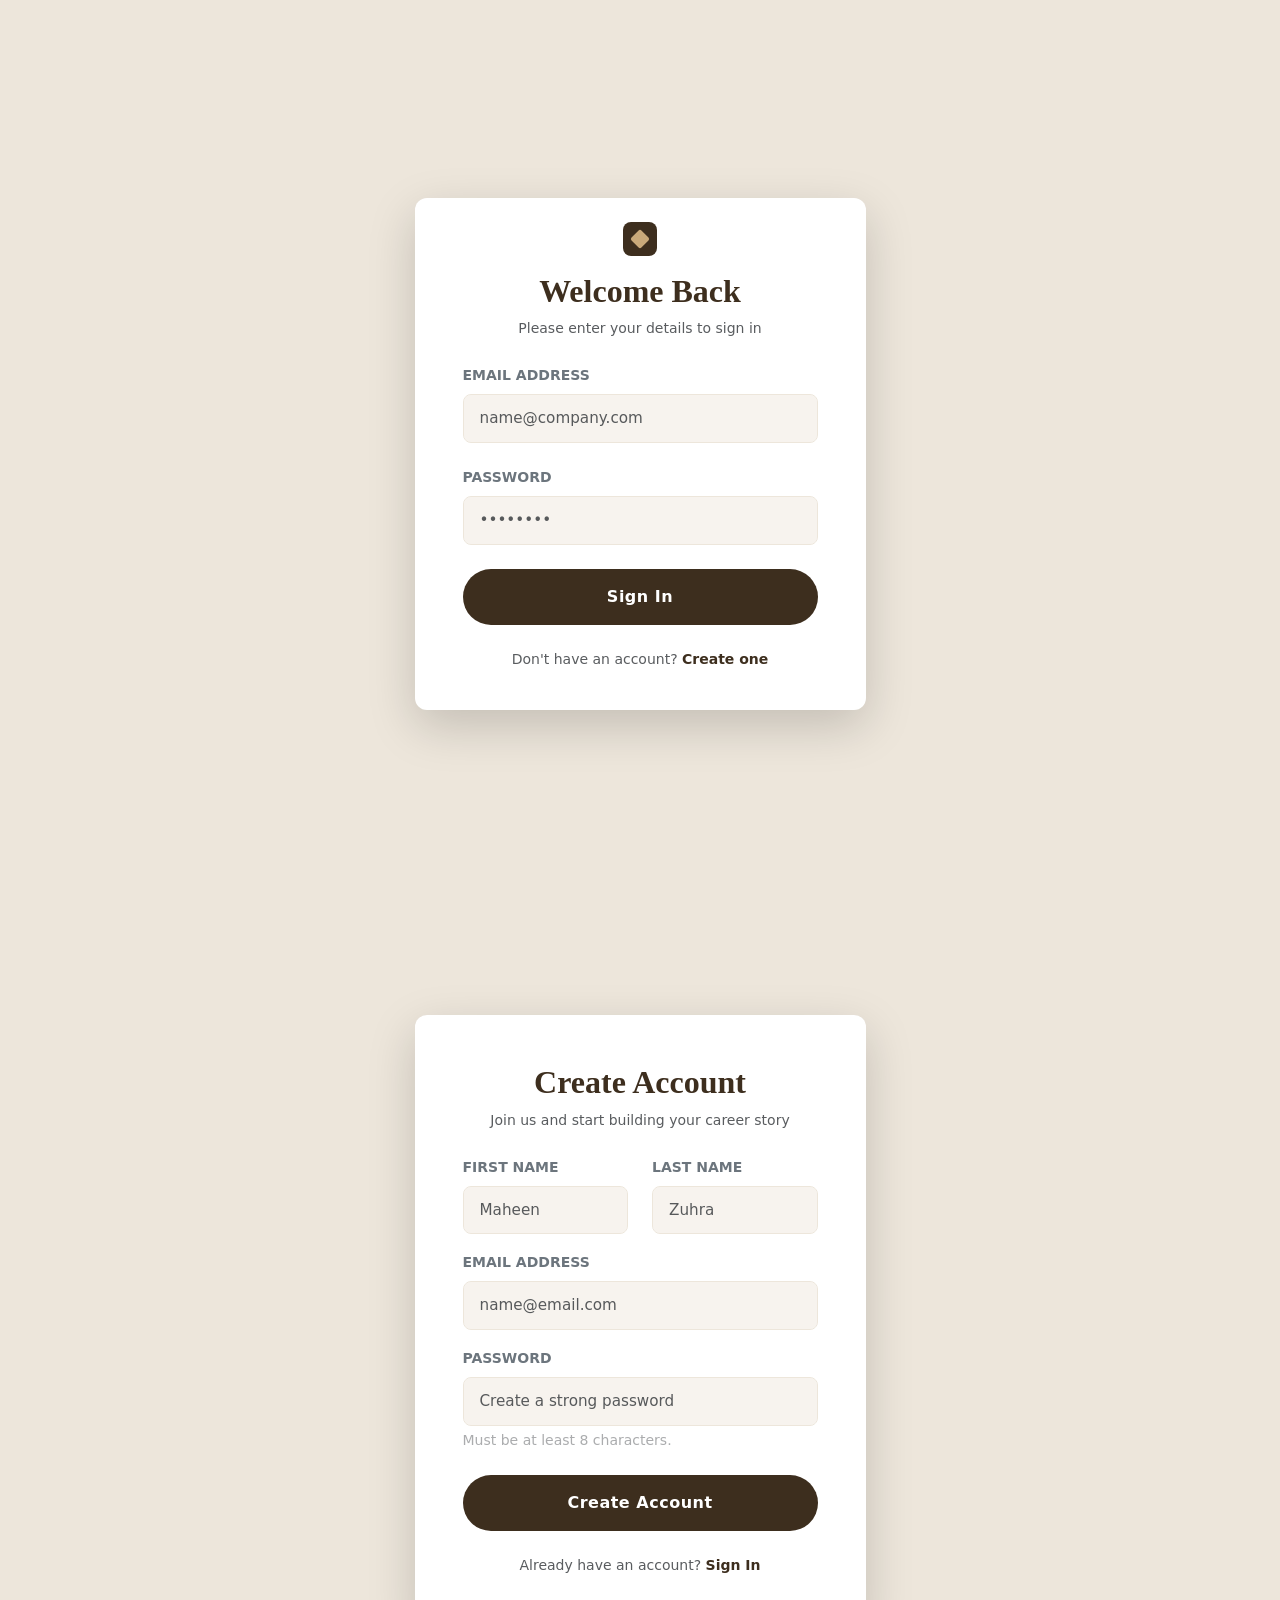
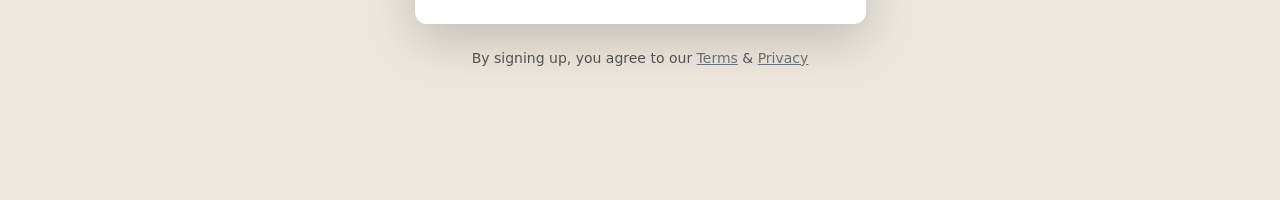
==== auth.html @ fec50e2c "first commit" ====
<!DOCTYPE html>
<html lang="en">
<head>
    <meta charset="UTF-8">
    <meta name="viewport" content="width=device-width, initial-scale=1.0">
    <title>My-Cv</title>
    <link href="https://cdn.jsdelivr.net/npm/bootstrap@5.0.2/dist/css/bootstrap.min.css" rel="stylesheet" integrity="sha384-EVSTQN3/azprG1Anm3QDgpJLIm9Nao0Yz1ztcQTwFspd3yD65VohhpuuCOmLASjC" crossorigin="anonymous">
    <link rel="stylesheet" href="style.css">
</head>
<body>
    <div class="login-page d-flex align-items-center justify-content-center">
    <div class="container mt-2">
        <div class="row justify-content-center">
            <div class="col-md-5">
                <div class="card login-card shadow-lg border-0">
                    <div class="card-body py-4 px-5">
                        <div class="text-center mb-4">
                            <div class="logo-box mx-auto mb-3">
                                <span class="logo-inner"></span>
                            </div>
                            <h2 class="login-heading font-serif">Welcome Back</h2>
                            <p class="text-muted small font-sans">Please enter your details to sign in</p>
                        </div>

                        <form>
                            <div class="mb-4">
                                <label class="form-label small fw-bold text-secondary">EMAIL ADDRESS</label>
                                <input type="email" class="form-control custom-input" placeholder="name@company.com">
                            </div>
                            <div class="mb-4">
                                <div class="d-flex justify-content-between">
                                    <label class="form-label small fw-bold text-secondary">PASSWORD</label>
                            
                                </div>
                                <input type="password" class="form-control custom-input" placeholder="••••••••">
                            </div>

                            <button type="submit" class="btn btn-primary-theme w-100 rounded-pill py-3 mb-4">
                                Sign In
                            </button>
                        </form>

                        <div class="text-center">
                            <p class="small text-muted">
                                Don't have an account? <a href="#" class="text-primary-theme fw-bold text-decoration-none">Create one</a>
                            </p>
                        </div>
                    </div>
                </div>
            </div>
        </div>
    </div>
</div>
<div class="login-page d-flex align-items-center justify-content-center py-5">
    <div class="container">
        <div class="row justify-content-center">
            <div class="col-md-6 col-lg-5">
                <div class="card login-card shadow-lg border-0">
                    <div class="card-body p-5">
                        <div class="text-center mb-4">
                            <h2 class="login-heading font-serif">Create Account</h2>
                            <p class="text-muted small">Join us and start building your career story</p>
                        </div>

                        <form>
                            <div class="row mb-3">
                                <div class="col-md-6 mb-3 mb-md-0">
                                    <label class="form-label small fw-bold text-secondary">FIRST NAME</label>
                                    <input type="text" class="form-control custom-input" placeholder="Maheen">
                                </div>
                                <div class="col-md-6">
                                    <label class="form-label small fw-bold text-secondary">LAST NAME</label>
                                    <input type="text" class="form-control custom-input" placeholder="Zuhra">
                                </div>
                            </div>

                            <div class="mb-3">
                                <label class="form-label small fw-bold text-secondary">EMAIL ADDRESS</label>
                                <input type="email" class="form-control custom-input" placeholder="name@email.com">
                            </div>

                            <div class="mb-4">
                                <label class="form-label small fw-bold text-secondary">PASSWORD</label>
                                <input type="password" class="form-control custom-input" placeholder="Create a strong password">
                                <div class="form-text small opacity-50">Must be at least 8 characters.</div>
                            </div>

                            <button type="submit" class="btn btn-primary-theme w-100 rounded-pill py-3 mb-4">
                                Create Account
                            </button>
                        </form>

                        <div class="text-center">
                            <p class="small text-muted mb-0">
                                Already have an account? <a href="#" class="text-primary-theme fw-bold text-decoration-none">Sign In</a>
                            </p>
                        </div>
                    </div>
                </div>
                
                <p class="text-center mt-4 small text-muted font-sans">
                    By signing up, you agree to our 
                    <a href="#" class="text-secondary text-decoration-underline">Terms</a> & 
                    <a href="#" class="text-secondary text-decoration-underline">Privacy</a>
                </p>
            </div>
        </div>
    </div>
</div>
<script src="app.js"></script>
</body>
</html>
---- style.css ----
:root {
  /* Core palette */
  --color-primary:        #3D2E1E;   /* espresso — sidebar, headings */
  --color-accent:         #C9A97A;   /* burnished gold — name, section titles, links */
  --color-accent-light:   #E8D5BC;   /* soft gold — dividers, subtle highlights */
  --color-surface:        #F7F3EE;   /* warm ivory — page / body background */
  --color-surface-alt:    #EDE6DB;   /* parchment — input fields, alternate rows */
  --color-white:          #FFFFFF;   /* pure white — cards, content panels */

  /* Sidebar */
  --color-sidebar-bg:     #3D2E1E;
  --color-sidebar-text:   #F7F3EE;
  --color-sidebar-muted:  rgba(247, 243, 238, 0.45);
  --color-sidebar-divider:rgba(247, 243, 238, 0.12);

  /* Typography */
  --color-text-primary:   #2A1F14;   /* near-black warm — body text */
  --color-text-secondary: #7A6548;   /* mid-brown — labels, captions */
  --color-text-muted:     #B09A7C;   /* light tan — placeholders, hints */
  --color-text-on-accent: #2A1F14;   /* dark text on gold backgrounds */
  --color-text-on-dark:   #F7F3EE;   /* ivory text on espresso backgrounds */

  /* Borders & dividers */
  --color-border:         #D4C0A8;   /* warm tan — card borders, section lines */
  --color-border-light:   #EDE6DB;   /* very soft — subtle separators */

  /* Accents & states */
  --color-accent-hover:   #B8935E;   /* darker gold — hover state */
  --color-accent-pressed: #A07840;   /* deep gold — active/pressed */
  --color-accent-subtle:  #F2E9DC;   /* faintest gold — tag backgrounds */

  /* Functional */
  --color-success:        #4A7C59;   /* muted forest green */
  --color-warning:        #C9A97A;   /* reuse gold */
  --color-error:          #A05030;   /* warm terracotta red */

  /* Typography scale */
  --font-sans:    'Inter', 'DM Sans', system-ui, sans-serif;
  --font-serif:   'Playfair Display', 'Lora', Georgia, serif;

  /* Spacing & shape */
  --radius-sm:    4px;
  --radius-md:    8px;
  --radius-lg:    12px;
  --radius-pill:  999px;
}
/* Typography & Body Background */
body {
    font-family: var(--font-sans);
    background-color: var(--color-surface);
    color: var(--color-text-primary);
}

h1, h2, h3, .logo-text {
    font-family: var(--font-serif); /* Using Serif for premium feel */
}

/* Header Glassmorphism */
.custom-header {
    background: rgba(247, 243, 238, 0.85); /* Ivory surface with alpha */
    backdrop-filter: blur(12px);
    border-bottom: 1px solid var(--color-border-light);
    padding: 1.2rem 0;
}

/* Logo Styling */
.logo-box {
    width: 34px;
    height: 34px;
    background: var(--color-primary); /* Espresso */
    border-radius: var(--radius-md);
    display: flex;
    align-items: center;
    justify-content: center;
}

.logo-inner {
    width: 14px;
    height: 14px;
    background: var(--color-accent); /* Gold */
    border-radius: 2px;
    transform: rotate(45deg);
}

.logo-text {
    font-size: 1.5rem;
    font-weight: 700;
    color: var(--color-primary);
    letter-spacing: -0.5px;
}

.text-accent {
    color: var(--color-accent);
}

/* Nav Links */
.nav-link {
    color: var(--color-text-secondary) !important;
    font-weight: 500;
    font-size: 0.95rem;
    transition: color 0.3s ease;
}

.nav-link:hover {
    color: var(--color-accent) !important;
}

/* Custom Theme Buttons */
.btn-primary-theme {
    background-color: var(--color-primary);
    color: var(--color-text-on-dark);
    border: none;
    font-weight: 600;
    padding: 10px 28px;
    transition: all 0.3s ease;
}

.btn-primary-theme:hover {
    background-color: #523f2a; /* Slightly lighter espresso */
    transform: translateY(-2px);
    box-shadow: 0 4px 15px rgba(61, 46, 30, 0.15);
}

.btn-outline-theme {
    border: 1.5px solid var(--color-border);
    color: var(--color-primary);
    font-weight: 600;
    padding: 8px 24px;
}

.btn-outline-theme:hover {
    background-color: var(--color-accent-subtle);
    border-color: var(--color-accent);
    color: var(--color-primary);
}
.hero-section {
    min-height: 85vh;
    padding: 80px 0;
    overflow: hidden;
}

/* Badge Style */
.hero-badge .badge {
    background-color: var(--color-white);
    color: var(--color-text-secondary);
    border: 1px solid var(--color-border-light);
    padding: 10px 20px;
    font-weight: 500;
}

/* Typography */
.hero-title {
    font-size: clamp(2.5rem, 5vw, 4rem); /* Responsive font size */
    line-height: 1.1;
    font-weight: 800;
    color: var(--color-primary);
}

.hero-subtitle {
    font-size: 1.2rem;
    color: var(--color-text-secondary);
    max-width: 500px;
    line-height: 1.6;
}

/* Image Styling with Floating Effect */
.hero-image-wrapper {
    position: relative;
    z-index: 1;
}

.hero-image {
    border-radius: var(--radius-lg);
    /* Subtle shadow to give depth */
    box-shadow: 0 20px 50px rgba(61, 46, 30, 0.1); 
    transition: transform 0.5s ease;
}

.hero-image:hover {
    transform: translateY(-10px);
}

/* Stats Styling */
.stat-divider {
    width: 1px;
    background-color: var(--color-border);
    height: 40px;
}

.text-primary-theme {
    color: var(--color-primary);
}
.text-primary-theme:hover,.btn-primary-theme:hover{
    color: var(--color-accent) !important;
}
/* logIn */
.login-page {
    min-height: 100vh;
    background-color: var(--color-surface-alt); /* Parchment background */
}

.login-card {
    background-color: var(--color-white);
    border-radius: var(--radius-lg);
}

.login-heading {
    color: var(--color-primary); /* Espresso */
    font-weight: 700;
}

/* Input Fields Styling */
.custom-input {
    background-color: var(--color-surface); /* Warm Ivory */
    border: 1px solid var(--color-border-light);
    padding: 12px 16px;
    border-radius: var(--radius-md);
    font-size: 0.95rem;
    transition: all 0.3s ease;
}

.custom-input:focus {
    background-color: var(--color-white);
    border-color: var(--color-accent); /* Gold border on focus */
    box-shadow: 0 0 0 4px var(--color-accent-subtle);
    outline: none;
}

/* Button overrides for Login Page */
.btn-primary-theme {
    background-color: var(--color-primary);
    color: var(--color-white);
    font-weight: 600;
    letter-spacing: 0.5px;
}

.btn-primary-theme:hover {
    background-color: #2a1f14;
    transform: translateY(-1px);
}

.text-accent {
    color: var(--color-accent) !important;
}

.text-primary-theme {
    color: var(--color-primary) !important;
}

/* Divider colors */
hr.border-light {
    border-color: var(--color-border-light) !important;
    opacity: 1;
}
/* template */
/* Filter Buttons */
.colorMain{
    color: var(--color-primary) !important;
}
.btn-filter {
    border: 1.5px solid var(--color-border);
    color: var(--color-text-secondary);
    background: var(--color-white);
    font-weight: 600;
    transition: all 0.3s ease;
}

.btn-filter:hover, .btn-filter.active {
    background-color: var(--color-primary);
    border-color: var(--color-primary);
    color: var(--color-white);
}

/* Template Card Styling */
.template-card {
    transition: transform 0.3s ease, box-shadow 0.3s ease;
}

.template-card:hover {
    transform: translateY(-8px);
    box-shadow: 0 15px 30px rgba(61, 46, 30, 0.1) !important;
}

/* Image Container & Overlay */
.template-img-container {
    position: relative;
    background-color: var(--color-surface-alt);
    height: 400px;
    overflow: hidden;
}

.template-img-container img {
    width: 100%;
    height: 100%;
    object-fit: cover;
    object-position: top;
    transition: transform 0.5s ease;
}

.template-card:hover img {
    transform: scale(1.05);
}

.template-overlay {
    position: absolute;
    top: 0;
    left: 0;
    width: 100%;
    height: 100%;
    background: rgba(61, 46, 30, 0.4); /* Espresso with transparency */
    display: flex;
    align-items: center;
    justify-content: center;
    opacity: 0;
    transition: opacity 0.3s ease;
    backdrop-filter: blur(2px);
}

.template-card:hover .template-overlay {
    opacity: 1;
}

.bg-accent-subtle {
    background-color: var(--color-accent-subtle);
    font-size: 0.75rem;
}

.hover-accent:hover {
    color: var(--color-accent) !important;
}

/* Responsive Fixes */
@media (max-width: 991px) {
    .hero-section {
        text-align: center;
        padding: 40px 0;
    }
    .hero-subtitle {
        margin-left: auto;
        margin-right: auto;
    }
    .hero-cta {
        justify-content: center;
    }
    .hero-stats {
        justify-content: center;
    }
}
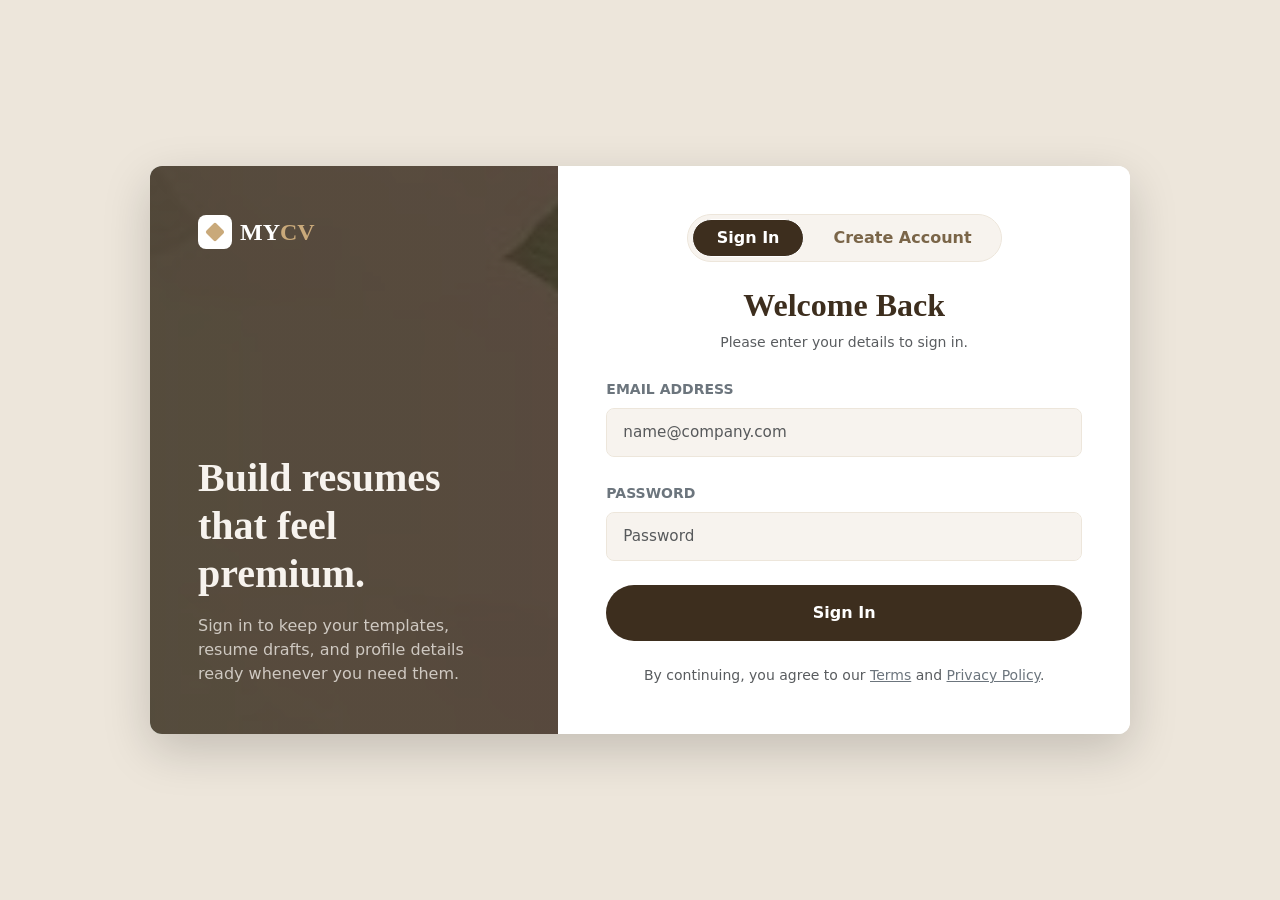
==== commit 9c6c3790: "update" ====
--- a/auth.html
+++ b/auth.html
@@ -1,112 +1,123 @@
-<!DOCTYPE html>
+<!doctype html>
 <html lang="en">
-<head>
-    <meta charset="UTF-8">
-    <meta name="viewport" content="width=device-width, initial-scale=1.0">
-    <title>My-Cv</title>
-    <link href="https://cdn.jsdelivr.net/npm/bootstrap@5.0.2/dist/css/bootstrap.min.css" rel="stylesheet" integrity="sha384-EVSTQN3/azprG1Anm3QDgpJLIm9Nao0Yz1ztcQTwFspd3yD65VohhpuuCOmLASjC" crossorigin="anonymous">
-    <link rel="stylesheet" href="style.css">
-</head>
-<body>
-    <div class="login-page d-flex align-items-center justify-content-center">
-    <div class="container mt-2">
-        <div class="row justify-content-center">
-            <div class="col-md-5">
-                <div class="card login-card shadow-lg border-0">
-                    <div class="card-body py-4 px-5">
-                        <div class="text-center mb-4">
-                            <div class="logo-box mx-auto mb-3">
-                                <span class="logo-inner"></span>
-                            </div>
-                            <h2 class="login-heading font-serif">Welcome Back</h2>
-                            <p class="text-muted small font-sans">Please enter your details to sign in</p>
-                        </div>
+  <head>
+    <meta charset="UTF-8" />
+    <meta name="viewport" content="width=device-width, initial-scale=1.0" />
+    <title>MYCV | Account</title>
+    <link
+      href="https://cdn.jsdelivr.net/npm/bootstrap@5.0.2/dist/css/bootstrap.min.css"
+      rel="stylesheet"
+      integrity="sha384-EVSTQN3/azprG1Anm3QDgpJLIm9Nao0Yz1ztcQTwFspd3yD65VohhpuuCOmLASjC"
+      crossorigin="anonymous"
+    />
+    <link
+      rel="stylesheet"
+      href="https://cdn.jsdelivr.net/npm/bootstrap-icons@1.11.3/font/bootstrap-icons.min.css"
+    />
+    <link rel="stylesheet" href="style.css" />
+  </head>
+  <body>
+    <main class="login-page d-flex align-items-center justify-content-center py-5">
+      <div class="auth-shell card login-card overflow-hidden border-0 shadow-lg">
+        <div class="row g-0">
+          <aside class="col-lg-5 auth-visual d-flex flex-column justify-content-between p-5">
+            <a class="navbar-brand d-flex align-items-center text-decoration-none" href="index.html">
+              <div class="logo-box me-2 bg-white">
+                <span class="logo-inner"></span>
+              </div>
+              <span class="logo-text text-white">MY<span class="text-accent">CV</span></span>
+            </a>
 
-                        <form>
-                            <div class="mb-4">
-                                <label class="form-label small fw-bold text-secondary">EMAIL ADDRESS</label>
-                                <input type="email" class="form-control custom-input" placeholder="name@company.com">
-                            </div>
-                            <div class="mb-4">
-                                <div class="d-flex justify-content-between">
-                                    <label class="form-label small fw-bold text-secondary">PASSWORD</label>
-                            
-                                </div>
-                                <input type="password" class="form-control custom-input" placeholder="••••••••">
-                            </div>
+            <div>
+              <h1 class="font-serif fw-bold mb-3">Build resumes that feel premium.</h1>
+              <p class="mb-0 opacity-75">
+                Sign in to keep your templates, resume drafts, and profile details ready whenever you need them.
+              </p>
+            </div>
+          </aside>
 
-                            <button type="submit" class="btn btn-primary-theme w-100 rounded-pill py-3 mb-4">
-                                Sign In
-                            </button>
-                        </form>
+          <section class="col-lg-7 bg-white p-4 p-md-5">
+            <div class="d-flex justify-content-center mb-4">
+              <div class="auth-toggle" role="tablist" aria-label="Account form">
+                <button class="btn active px-4" type="button" data-auth-view="signin">Sign In</button>
+                <button class="btn px-4" type="button" data-auth-view="signup">Create Account</button>
+              </div>
+            </div>
 
-                        <div class="text-center">
-                            <p class="small text-muted">
-                                Don't have an account? <a href="#" class="text-primary-theme fw-bold text-decoration-none">Create one</a>
-                            </p>
-                        </div>
-                    </div>
+            <div class="auth-panel" data-panel="signin">
+              <div class="text-center mb-4">
+                <h2 class="login-heading font-serif">Welcome Back</h2>
+                <p class="text-muted small">Please enter your details to sign in.</p>
+              </div>
+
+              <form>
+                <div class="mb-4">
+                  <label class="form-label small fw-bold text-secondary">EMAIL ADDRESS</label>
+                  <input type="email" class="form-control custom-input" placeholder="name@company.com" />
                 </div>
+
+                <div class="mb-4">
+                  <label class="form-label small fw-bold text-secondary">PASSWORD</label>
+                  <input type="password" class="form-control custom-input" placeholder="Password" />
+                </div>
+
+                <button type="submit" class="btn btn-primary-theme w-100 rounded-pill py-3">
+                  Sign In
+                </button>
+              </form>
             </div>
+
+            <div class="auth-panel d-none" data-panel="signup">
+              <div class="text-center mb-4">
+                <h2 class="login-heading font-serif">Create Account</h2>
+                <p class="text-muted small">Join us and start building your career story.</p>
+              </div>
+
+              <form>
+                <div class="row mb-3">
+                  <div class="col-md-6 mb-3 mb-md-0">
+                    <label class="form-label small fw-bold text-secondary">FIRST NAME</label>
+                    <input type="text" class="form-control custom-input" placeholder="Maheen" />
+                  </div>
+                  <div class="col-md-6">
+                    <label class="form-label small fw-bold text-secondary">LAST NAME</label>
+                    <input type="text" class="form-control custom-input" placeholder="Zuhra" />
+                  </div>
+                </div>
+
+                <div class="mb-3">
+                  <label class="form-label small fw-bold text-secondary">EMAIL ADDRESS</label>
+                  <input type="email" class="form-control custom-input" placeholder="name@email.com" />
+                </div>
+
+                <div class="mb-4">
+                  <label class="form-label small fw-bold text-secondary">PASSWORD</label>
+                  <input type="password" class="form-control custom-input" placeholder="Create a strong password" />
+                  <div class="form-text small opacity-50">Must be at least 8 characters.</div>
+                </div>
+
+                <button type="submit" class="btn btn-primary-theme w-100 rounded-pill py-3">
+                  Create Account
+                </button>
+              </form>
+            </div>
+
+            <p class="text-center mt-4 small text-muted mb-0">
+              By continuing, you agree to our
+              <a href="privacy.html" class="text-secondary text-decoration-underline">Terms</a>
+              and
+              <a href="privacy.html" class="text-secondary text-decoration-underline">Privacy Policy</a>.
+            </p>
+          </section>
         </div>
-    </div>
-</div>
-<div class="login-page d-flex align-items-center justify-content-center py-5">
-    <div class="container">
-        <div class="row justify-content-center">
-            <div class="col-md-6 col-lg-5">
-                <div class="card login-card shadow-lg border-0">
-                    <div class="card-body p-5">
-                        <div class="text-center mb-4">
-                            <h2 class="login-heading font-serif">Create Account</h2>
-                            <p class="text-muted small">Join us and start building your career story</p>
-                        </div>
+      </div>
+    </main>
 
-                        <form>
-                            <div class="row mb-3">
-                                <div class="col-md-6 mb-3 mb-md-0">
-                                    <label class="form-label small fw-bold text-secondary">FIRST NAME</label>
-                                    <input type="text" class="form-control custom-input" placeholder="Maheen">
-                                </div>
-                                <div class="col-md-6">
-                                    <label class="form-label small fw-bold text-secondary">LAST NAME</label>
-                                    <input type="text" class="form-control custom-input" placeholder="Zuhra">
-                                </div>
-                            </div>
-
-                            <div class="mb-3">
-                                <label class="form-label small fw-bold text-secondary">EMAIL ADDRESS</label>
-                                <input type="email" class="form-control custom-input" placeholder="name@email.com">
-                            </div>
-
-                            <div class="mb-4">
-                                <label class="form-label small fw-bold text-secondary">PASSWORD</label>
-                                <input type="password" class="form-control custom-input" placeholder="Create a strong password">
-                                <div class="form-text small opacity-50">Must be at least 8 characters.</div>
-                            </div>
-
-                            <button type="submit" class="btn btn-primary-theme w-100 rounded-pill py-3 mb-4">
-                                Create Account
-                            </button>
-                        </form>
-
-                        <div class="text-center">
-                            <p class="small text-muted mb-0">
-                                Already have an account? <a href="#" class="text-primary-theme fw-bold text-decoration-none">Sign In</a>
-                            </p>
-                        </div>
-                    </div>
-                </div>
-                
-                <p class="text-center mt-4 small text-muted font-sans">
-                    By signing up, you agree to our 
-                    <a href="#" class="text-secondary text-decoration-underline">Terms</a> & 
-                    <a href="#" class="text-secondary text-decoration-underline">Privacy</a>
-                </p>
-            </div>
-        </div>
-    </div>
-</div>
-<script src="app.js"></script>
-</body>
-</html>+    <script
+      src="https://cdn.jsdelivr.net/npm/bootstrap@5.0.2/dist/js/bootstrap.bundle.min.js"
+      integrity="sha384-MrcW6ZMFYlzcLA8Nl+NtUVF0sA7MsXsP1UyJoMp4YLEuNSfAP+JcXn/tWtIaxVXM"
+      crossorigin="anonymous"
+    ></script>
+    <script src="app.js"></script>
+  </body>
+</html>
--- a/style.css
+++ b/style.css
@@ -1,348 +1,542 @@
 :root {
-  /* Core palette */
-  --color-primary:        #3D2E1E;   /* espresso — sidebar, headings */
-  --color-accent:         #C9A97A;   /* burnished gold — name, section titles, links */
-  --color-accent-light:   #E8D5BC;   /* soft gold — dividers, subtle highlights */
-  --color-surface:        #F7F3EE;   /* warm ivory — page / body background */
-  --color-surface-alt:    #EDE6DB;   /* parchment — input fields, alternate rows */
-  --color-white:          #FFFFFF;   /* pure white — cards, content panels */
-
-  /* Sidebar */
-  --color-sidebar-bg:     #3D2E1E;
-  --color-sidebar-text:   #F7F3EE;
-  --color-sidebar-muted:  rgba(247, 243, 238, 0.45);
-  --color-sidebar-divider:rgba(247, 243, 238, 0.12);
-
-  /* Typography */
-  --color-text-primary:   #2A1F14;   /* near-black warm — body text */
-  --color-text-secondary: #7A6548;   /* mid-brown — labels, captions */
-  --color-text-muted:     #B09A7C;   /* light tan — placeholders, hints */
-  --color-text-on-accent: #2A1F14;   /* dark text on gold backgrounds */
-  --color-text-on-dark:   #F7F3EE;   /* ivory text on espresso backgrounds */
-
-  /* Borders & dividers */
-  --color-border:         #D4C0A8;   /* warm tan — card borders, section lines */
-  --color-border-light:   #EDE6DB;   /* very soft — subtle separators */
-
-  /* Accents & states */
-  --color-accent-hover:   #B8935E;   /* darker gold — hover state */
-  --color-accent-pressed: #A07840;   /* deep gold — active/pressed */
-  --color-accent-subtle:  #F2E9DC;   /* faintest gold — tag backgrounds */
-
-  /* Functional */
-  --color-success:        #4A7C59;   /* muted forest green */
-  --color-warning:        #C9A97A;   /* reuse gold */
-  --color-error:          #A05030;   /* warm terracotta red */
-
-  /* Typography scale */
-  --font-sans:    'Inter', 'DM Sans', system-ui, sans-serif;
-  --font-serif:   'Playfair Display', 'Lora', Georgia, serif;
-
-  /* Spacing & shape */
-  --radius-sm:    4px;
-  --radius-md:    8px;
-  --radius-lg:    12px;
-  --radius-pill:  999px;
-}
-/* Typography & Body Background */
+  --color-primary: #3d2e1e;
+  --color-accent: #c9a97a;
+  --color-accent-light: #e8d5bc;
+  --color-surface: #f7f3ee;
+  --color-surface-alt: #ede6db;
+  --color-white: #ffffff;
+  --color-sidebar-bg: #3d2e1e;
+  --color-sidebar-text: #f7f3ee;
+  --color-sidebar-muted: rgba(247, 243, 238, 0.45);
+  --color-sidebar-divider: rgba(247, 243, 238, 0.12);
+  --color-text-primary: #2a1f14;
+  --color-text-secondary: #7a6548;
+  --color-text-muted: #b09a7c;
+  --color-text-on-accent: #2a1f14;
+  --color-text-on-dark: #f7f3ee;
+  --color-border: #d4c0a8;
+  --color-border-light: #ede6db;
+  --color-accent-hover: #b8935e;
+  --color-accent-pressed: #a07840;
+  --color-accent-subtle: #f2e9dc;
+  --color-success: #4a7c59;
+  --color-warning: #c9a97a;
+  --color-error: #a05030;
+  --font-sans: "Inter", "DM Sans", system-ui, sans-serif;
+  --font-serif: "Playfair Display", "Lora", Georgia, serif;
+  --radius-sm: 4px;
+  --radius-md: 8px;
+  --radius-lg: 12px;
+  --radius-pill: 999px;
+}
+
+* {
+  box-sizing: border-box;
+}
+
 body {
-    font-family: var(--font-sans);
-    background-color: var(--color-surface);
-    color: var(--color-text-primary);
-}
-
-h1, h2, h3, .logo-text {
-    font-family: var(--font-serif); /* Using Serif for premium feel */
-}
-
-/* Header Glassmorphism */
+  margin: 0;
+  overflow-x: hidden;
+  background-color: var(--color-surface);
+  color: var(--color-text-primary);
+  font-family: var(--font-sans);
+}
+
+h1,
+h2,
+h3,
+.logo-text,
+.font-serif {
+  font-family: var(--font-serif);
+}
+
+a {
+  color: inherit;
+}
+
 .custom-header {
-    background: rgba(247, 243, 238, 0.85); /* Ivory surface with alpha */
-    backdrop-filter: blur(12px);
-    border-bottom: 1px solid var(--color-border-light);
-    padding: 1.2rem 0;
-}
-
-/* Logo Styling */
+  padding: 1.2rem 0;
+  border-bottom: 1px solid var(--color-border-light);
+  background: rgba(247, 243, 238, 0.9);
+  backdrop-filter: blur(12px);
+}
+
 .logo-box {
-    width: 34px;
-    height: 34px;
-    background: var(--color-primary); /* Espresso */
-    border-radius: var(--radius-md);
-    display: flex;
-    align-items: center;
+  width: 34px;
+  height: 34px;
+  display: grid;
+  place-items: center;
+  border-radius: var(--radius-md);
+  background: var(--color-primary);
+  flex: 0 0 auto;
+}
+
+.logo-inner {
+  width: 14px;
+  height: 14px;
+  border-radius: 2px;
+  background: var(--color-accent);
+  transform: rotate(45deg);
+}
+
+.logo-text {
+  font-size: 1.5rem;
+  font-weight: 700;
+  letter-spacing: 0;
+  color: var(--color-primary);
+}
+
+.navbar-toggler-icon {
+  width: 1.75rem;
+  height: 1.75rem;
+  position: relative;
+  border-top: 2px solid var(--color-primary);
+  background-image: none;
+}
+
+.navbar-toggler-icon::before,
+.navbar-toggler-icon::after {
+  content: "";
+  position: absolute;
+  left: 0;
+  width: 100%;
+  border-top: 2px solid var(--color-primary);
+}
+
+.navbar-toggler-icon::before {
+  top: 7px;
+}
+
+.navbar-toggler-icon::after {
+  bottom: 5px;
+}
+
+.nav-link {
+  color: var(--color-text-secondary) !important;
+  font-size: 0.95rem;
+  font-weight: 600;
+  transition: color 0.25s ease;
+}
+
+.nav-link:hover,
+.nav-link:focus {
+  color: var(--color-accent) !important;
+}
+
+.text-accent {
+  color: var(--color-accent) !important;
+}
+
+.text-primary,
+.colorMain,
+.text-primary-theme {
+  color: var(--color-primary) !important;
+}
+
+.btn-primary-theme {
+  border: 0;
+  background-color: var(--color-primary);
+  color: var(--color-white);
+  font-weight: 700;
+  transition: transform 0.25s ease, box-shadow 0.25s ease, background 0.25s ease;
+}
+
+.btn-primary-theme:hover,
+.btn-primary-theme:focus {
+  background-color: #2a1f14;
+  color: var(--color-accent) !important;
+  transform: translateY(-2px);
+  box-shadow: 0 8px 22px rgba(61, 46, 30, 0.16);
+}
+
+.btn-outline-theme {
+  border: 1.5px solid var(--color-border);
+  color: var(--color-primary);
+  font-weight: 700;
+  transition: background 0.25s ease, border-color 0.25s ease, color 0.25s ease;
+}
+
+.btn-outline-theme:hover,
+.btn-outline-theme:focus {
+  border-color: var(--color-accent);
+  background-color: var(--color-accent-subtle);
+  color: var(--color-primary);
+}
+
+.hero-section {
+  min-height: 85vh;
+  padding: 80px 0;
+  overflow: hidden;
+}
+
+.hero-badge .badge {
+  padding: 10px 20px;
+  border: 1px solid var(--color-border-light);
+  background-color: var(--color-white);
+  color: var(--color-text-secondary);
+  font-weight: 600;
+}
+
+.hero-title {
+  max-width: 720px;
+  color: var(--color-primary);
+  font-size: clamp(2.5rem, 5vw, 4rem);
+  font-weight: 800;
+  line-height: 1.1;
+}
+
+.hero-subtitle {
+  max-width: 500px;
+  color: var(--color-text-secondary);
+  font-size: 1.2rem;
+  line-height: 1.6;
+}
+
+.hero-image-wrapper {
+  position: relative;
+  z-index: 1;
+}
+
+.hero-image {
+  width: 100%;
+  border-radius: var(--radius-lg);
+  box-shadow: 0 20px 50px rgba(61, 46, 30, 0.1);
+  transition: transform 0.45s ease;
+}
+
+.hero-image:hover {
+  transform: translateY(-10px);
+}
+
+.stat-divider {
+  width: 1px;
+  height: 40px;
+  background-color: var(--color-border);
+}
+
+.login-page {
+  min-height: 100vh;
+  background-color: var(--color-surface-alt);
+}
+
+.login-card {
+  border-radius: var(--radius-lg);
+  background-color: var(--color-white);
+}
+
+.login-heading {
+  color: var(--color-primary);
+  font-weight: 700;
+}
+
+.auth-shell {
+  width: min(980px, calc(100% - 32px));
+}
+
+.auth-visual {
+  min-height: 100%;
+  background:
+    linear-gradient(rgba(61, 46, 30, 0.84), rgba(61, 46, 30, 0.84)),
+    url("assets/bg.jpg") center/cover;
+  color: var(--color-text-on-dark);
+}
+
+.auth-toggle {
+  display: inline-flex;
+  gap: 4px;
+  padding: 4px;
+  border: 1px solid var(--color-border-light);
+  border-radius: var(--radius-pill);
+  background: var(--color-surface);
+}
+
+.auth-toggle .btn {
+  border-radius: var(--radius-pill);
+  color: var(--color-text-secondary);
+  font-weight: 700;
+}
+
+.auth-toggle .btn.active {
+  background: var(--color-primary);
+  color: var(--color-white);
+}
+
+.custom-input {
+  width: 100%;
+  padding: 12px 16px;
+  border: 1px solid var(--color-border-light);
+  border-radius: var(--radius-md);
+  background-color: var(--color-surface);
+  font-size: 0.95rem;
+  transition: border-color 0.25s ease, box-shadow 0.25s ease, background 0.25s ease;
+}
+
+.custom-input:focus {
+  border-color: var(--color-accent);
+  background-color: var(--color-white);
+  box-shadow: 0 0 0 4px var(--color-accent-subtle);
+  outline: 0;
+}
+
+hr.border-light {
+  border-color: var(--color-border-light) !important;
+  opacity: 1;
+}
+
+.template-gallery {
+  min-height: 70vh;
+}
+
+.btn-filter {
+  border: 1.5px solid var(--color-border);
+  background: var(--color-white);
+  color: var(--color-text-secondary);
+  font-weight: 700;
+  transition: background 0.25s ease, border-color 0.25s ease, color 0.25s ease;
+}
+
+.btn-filter:hover,
+.btn-filter.active {
+  border-color: var(--color-primary);
+  background-color: var(--color-primary);
+  color: var(--color-white);
+}
+
+.template-card {
+  border-radius: var(--radius-md);
+  transition: transform 0.25s ease, box-shadow 0.25s ease;
+}
+
+.template-card:hover {
+  transform: translateY(-8px);
+  box-shadow: 0 15px 30px rgba(61, 46, 30, 0.1) !important;
+}
+
+.template-img-container {
+  position: relative;
+  height: 400px;
+  overflow: hidden;
+  background-color: var(--color-surface-alt);
+}
+
+.template-img-container img {
+  width: 100%;
+  height: 100%;
+  object-fit: cover;
+  object-position: top;
+  transition: transform 0.45s ease;
+}
+
+.template-card:hover img {
+  transform: scale(1.05);
+}
+
+.template-overlay {
+  position: absolute;
+  inset: 0;
+  display: grid;
+  place-items: center;
+  background: rgba(61, 46, 30, 0.4);
+  opacity: 0;
+  backdrop-filter: blur(2px);
+  transition: opacity 0.25s ease;
+}
+
+.template-card:hover .template-overlay,
+.template-card:focus-within .template-overlay {
+  opacity: 1;
+}
+
+.bg-accent,
+.bg-accent-subtle {
+  background-color: var(--color-accent-subtle) !important;
+}
+
+.bg-accent-subtle {
+  font-size: 0.75rem;
+}
+
+.hover-accent:hover {
+  color: var(--color-accent) !important;
+}
+
+.guide-page,
+.privacy-page {
+  min-height: 80vh;
+  background-color: var(--color-surface);
+}
+
+.letter-spacing {
+  letter-spacing: 2px;
+}
+
+.guide-section h3 {
+  font-size: 1.85rem;
+  font-weight: 700;
+}
+
+.guide-section p {
+  color: var(--color-text-secondary);
+  font-size: 1.1rem;
+  line-height: 1.85;
+}
+
+.rounded-md {
+  border-radius: var(--radius-md);
+}
+
+.rounded-lg {
+  border-radius: var(--radius-lg);
+}
+
+.cta-box {
+  background-color: var(--color-primary) !important;
+}
+
+.text-primary-on-accent {
+  color: var(--color-primary);
+}
+
+.policy-section h3 {
+  margin-top: 2rem;
+  font-size: 1.5rem;
+  font-weight: 700;
+}
+
+.policy-section p {
+  color: var(--color-text-secondary);
+  font-size: 1rem;
+  line-height: 1.7;
+}
+
+.custom-list li {
+  display: flex;
+  align-items: center;
+  color: var(--color-text-primary);
+  font-size: 0.95rem;
+}
+
+.img-fluid {
+  width: 100%;
+  max-height: 450px;
+  object-fit: cover;
+}
+
+.custom-footer {
+  border-top: 1px solid var(--color-border-light);
+  background-color: var(--color-surface-alt);
+}
+
+.footer-heading {
+  font-size: 0.8rem;
+  font-weight: 700;
+  letter-spacing: 1.5px;
+}
+
+.footer-desc,
+.footer-links-light a {
+  color: var(--color-text-secondary);
+  font-size: 0.95rem;
+}
+
+.footer-links-light li {
+  margin-bottom: 12px;
+}
+
+.footer-links-light a {
+  text-decoration: none;
+  transition: color 0.25s ease, padding-left 0.25s ease;
+}
+
+.footer-links-light a:hover {
+  color: var(--color-accent);
+  padding-left: 5px;
+}
+
+.social-icon-light {
+  width: 38px;
+  height: 38px;
+  display: grid;
+  place-items: center;
+  border: 1px solid var(--color-border);
+  border-radius: var(--radius-sm);
+  background-color: var(--color-surface);
+  color: var(--color-primary);
+  text-decoration: none;
+  transition: transform 0.25s ease, background 0.25s ease, color 0.25s ease;
+}
+
+.social-icon-light:hover {
+  background-color: var(--color-primary);
+  color: var(--color-white);
+  transform: translateY(-3px);
+}
+
+.newsletter-input-light {
+  border: 1px solid var(--color-border);
+  border-radius: var(--radius-md);
+  background-color: var(--color-white);
+}
+
+.footer-divider-light {
+  border-color: var(--color-border);
+  opacity: 0.5;
+}
+
+@media (max-width: 991px) {
+  .custom-header .navbar-nav {
+    align-items: stretch !important;
+    gap: 0.5rem;
+    padding-top: 1rem;
+  }
+
+  .custom-header .btn {
+    width: 100%;
+    margin: 0 !important;
+  }
+
+  .hero-section {
+    padding: 48px 0;
+    text-align: center;
+  }
+
+  .hero-subtitle {
+    margin-right: auto;
+    margin-left: auto;
+  }
+
+  .hero-cta,
+  .hero-stats {
     justify-content: center;
-}
-
-.logo-inner {
-    width: 14px;
-    height: 14px;
-    background: var(--color-accent); /* Gold */
-    border-radius: 2px;
-    transform: rotate(45deg);
-}
-
-.logo-text {
-    font-size: 1.5rem;
-    font-weight: 700;
-    color: var(--color-primary);
-    letter-spacing: -0.5px;
-}
-
-.text-accent {
-    color: var(--color-accent);
-}
-
-/* Nav Links */
-.nav-link {
-    color: var(--color-text-secondary) !important;
-    font-weight: 500;
-    font-size: 0.95rem;
-    transition: color 0.3s ease;
-}
-
-.nav-link:hover {
-    color: var(--color-accent) !important;
-}
-
-/* Custom Theme Buttons */
-.btn-primary-theme {
-    background-color: var(--color-primary);
-    color: var(--color-text-on-dark);
-    border: none;
-    font-weight: 600;
-    padding: 10px 28px;
-    transition: all 0.3s ease;
-}
-
-.btn-primary-theme:hover {
-    background-color: #523f2a; /* Slightly lighter espresso */
-    transform: translateY(-2px);
-    box-shadow: 0 4px 15px rgba(61, 46, 30, 0.15);
-}
-
-.btn-outline-theme {
-    border: 1.5px solid var(--color-border);
-    color: var(--color-primary);
-    font-weight: 600;
-    padding: 8px 24px;
-}
-
-.btn-outline-theme:hover {
-    background-color: var(--color-accent-subtle);
-    border-color: var(--color-accent);
-    color: var(--color-primary);
-}
-.hero-section {
-    min-height: 85vh;
-    padding: 80px 0;
-    overflow: hidden;
-}
-
-/* Badge Style */
-.hero-badge .badge {
-    background-color: var(--color-white);
-    color: var(--color-text-secondary);
-    border: 1px solid var(--color-border-light);
-    padding: 10px 20px;
-    font-weight: 500;
-}
-
-/* Typography */
-.hero-title {
-    font-size: clamp(2.5rem, 5vw, 4rem); /* Responsive font size */
-    line-height: 1.1;
-    font-weight: 800;
-    color: var(--color-primary);
-}
-
-.hero-subtitle {
-    font-size: 1.2rem;
-    color: var(--color-text-secondary);
-    max-width: 500px;
-    line-height: 1.6;
-}
-
-/* Image Styling with Floating Effect */
-.hero-image-wrapper {
-    position: relative;
-    z-index: 1;
-}
-
-.hero-image {
-    border-radius: var(--radius-lg);
-    /* Subtle shadow to give depth */
-    box-shadow: 0 20px 50px rgba(61, 46, 30, 0.1); 
-    transition: transform 0.5s ease;
-}
-
-.hero-image:hover {
-    transform: translateY(-10px);
-}
-
-/* Stats Styling */
-.stat-divider {
-    width: 1px;
-    background-color: var(--color-border);
-    height: 40px;
-}
-
-.text-primary-theme {
-    color: var(--color-primary);
-}
-.text-primary-theme:hover,.btn-primary-theme:hover{
-    color: var(--color-accent) !important;
-}
-/* logIn */
-.login-page {
-    min-height: 100vh;
-    background-color: var(--color-surface-alt); /* Parchment background */
-}
-
-.login-card {
-    background-color: var(--color-white);
-    border-radius: var(--radius-lg);
-}
-
-.login-heading {
-    color: var(--color-primary); /* Espresso */
-    font-weight: 700;
-}
-
-/* Input Fields Styling */
-.custom-input {
-    background-color: var(--color-surface); /* Warm Ivory */
-    border: 1px solid var(--color-border-light);
-    padding: 12px 16px;
-    border-radius: var(--radius-md);
-    font-size: 0.95rem;
-    transition: all 0.3s ease;
-}
-
-.custom-input:focus {
-    background-color: var(--color-white);
-    border-color: var(--color-accent); /* Gold border on focus */
-    box-shadow: 0 0 0 4px var(--color-accent-subtle);
-    outline: none;
-}
-
-/* Button overrides for Login Page */
-.btn-primary-theme {
-    background-color: var(--color-primary);
-    color: var(--color-white);
-    font-weight: 600;
-    letter-spacing: 0.5px;
-}
-
-.btn-primary-theme:hover {
-    background-color: #2a1f14;
-    transform: translateY(-1px);
-}
-
-.text-accent {
-    color: var(--color-accent) !important;
-}
-
-.text-primary-theme {
-    color: var(--color-primary) !important;
-}
-
-/* Divider colors */
-hr.border-light {
-    border-color: var(--color-border-light) !important;
-    opacity: 1;
-}
-/* template */
-/* Filter Buttons */
-.colorMain{
-    color: var(--color-primary) !important;
-}
-.btn-filter {
-    border: 1.5px solid var(--color-border);
-    color: var(--color-text-secondary);
-    background: var(--color-white);
-    font-weight: 600;
-    transition: all 0.3s ease;
-}
-
-.btn-filter:hover, .btn-filter.active {
-    background-color: var(--color-primary);
-    border-color: var(--color-primary);
-    color: var(--color-white);
-}
-
-/* Template Card Styling */
-.template-card {
-    transition: transform 0.3s ease, box-shadow 0.3s ease;
-}
-
-.template-card:hover {
-    transform: translateY(-8px);
-    box-shadow: 0 15px 30px rgba(61, 46, 30, 0.1) !important;
-}
-
-/* Image Container & Overlay */
-.template-img-container {
-    position: relative;
-    background-color: var(--color-surface-alt);
-    height: 400px;
-    overflow: hidden;
-}
-
-.template-img-container img {
+  }
+
+  .auth-visual {
+    min-height: 260px;
+  }
+}
+
+@media (max-width: 768px) {
+  .display-4 {
+    font-size: 2.2rem;
+  }
+
+  .hero-cta,
+  .hero-stats,
+  .newsletter-group {
+    flex-direction: column;
+  }
+
+  .stat-divider {
     width: 100%;
-    height: 100%;
-    object-fit: cover;
-    object-position: top;
-    transition: transform 0.5s ease;
-}
-
-.template-card:hover img {
-    transform: scale(1.05);
-}
-
-.template-overlay {
-    position: absolute;
-    top: 0;
-    left: 0;
-    width: 100%;
-    height: 100%;
-    background: rgba(61, 46, 30, 0.4); /* Espresso with transparency */
-    display: flex;
-    align-items: center;
-    justify-content: center;
-    opacity: 0;
-    transition: opacity 0.3s ease;
-    backdrop-filter: blur(2px);
-}
-
-.template-card:hover .template-overlay {
-    opacity: 1;
-}
-
-.bg-accent-subtle {
-    background-color: var(--color-accent-subtle);
-    font-size: 0.75rem;
-}
-
-.hover-accent:hover {
-    color: var(--color-accent) !important;
-}
-
-/* Responsive Fixes */
-@media (max-width: 991px) {
-    .hero-section {
-        text-align: center;
-        padding: 40px 0;
-    }
-    .hero-subtitle {
-        margin-left: auto;
-        margin-right: auto;
-    }
-    .hero-cta {
-        justify-content: center;
-    }
-    .hero-stats {
-        justify-content: center;
-    }
-}+    height: 1px;
+  }
+
+  .newsletter-group .btn {
+    margin-top: 0.75rem;
+    margin-left: 0 !important;
+  }
+
+  .template-img-container {
+    height: 360px;
+  }
+}
